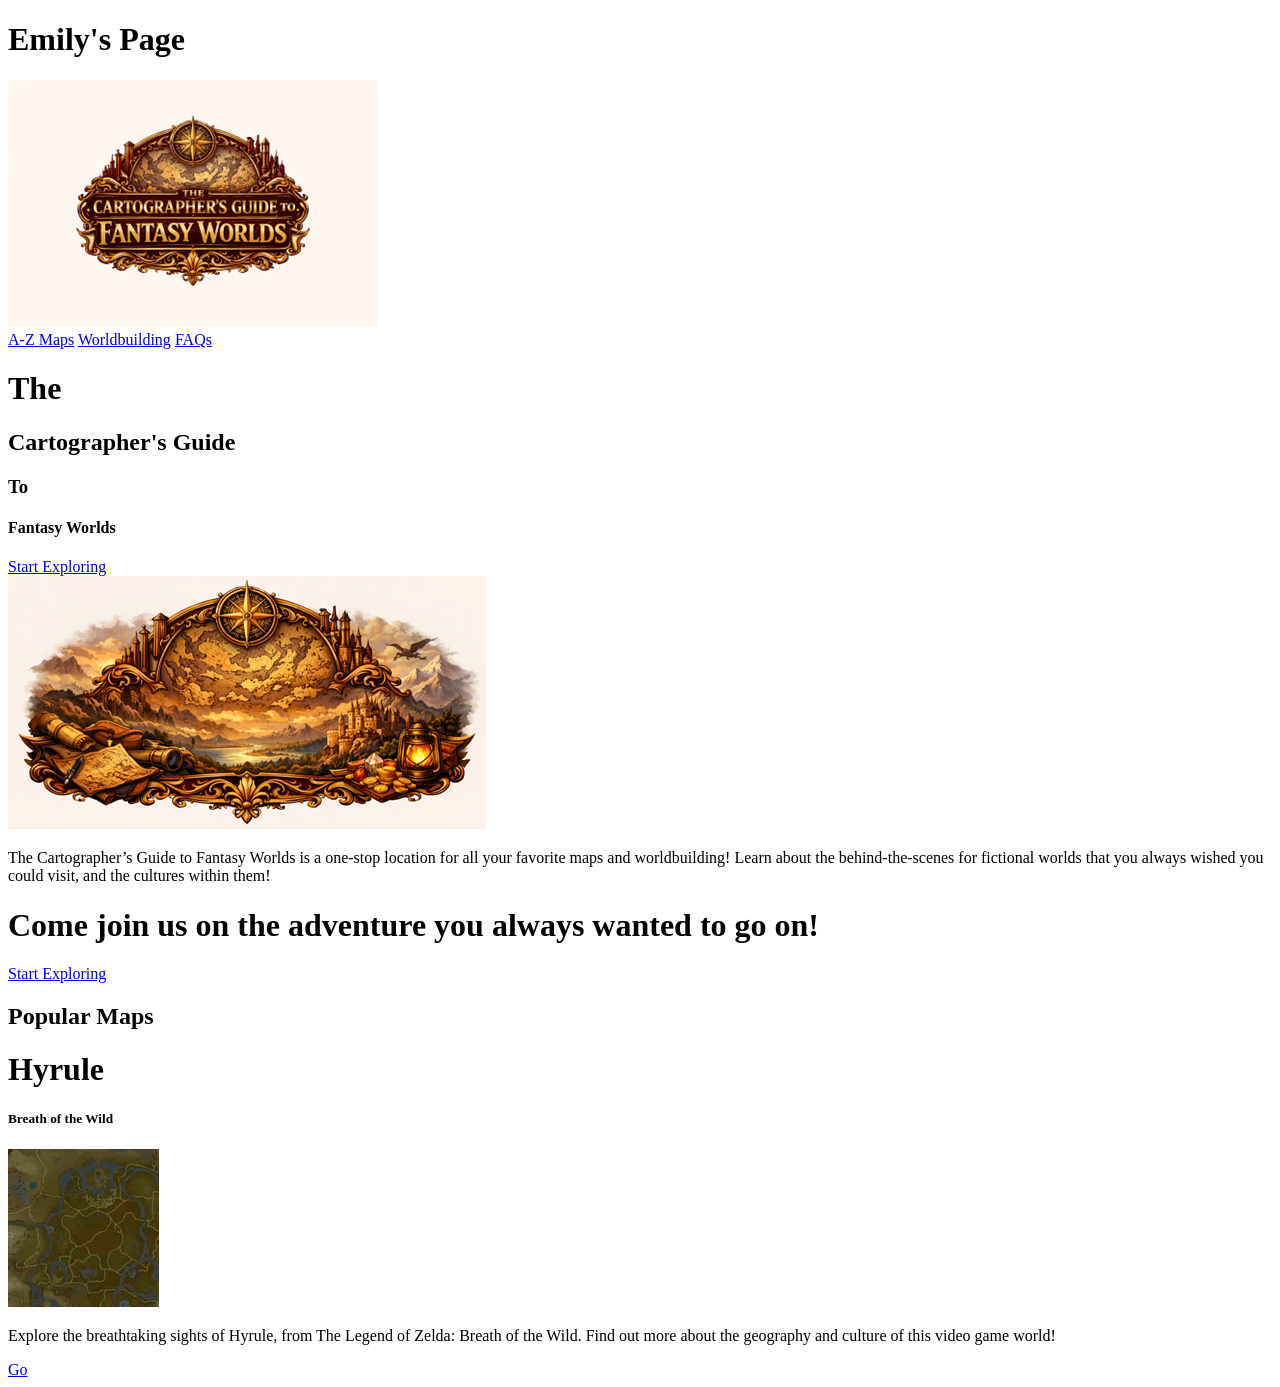
==== index.html @ be30d4ef "hyrul" ====
<!DOCTYPE html>
<html lang="en">
<head>
    <meta charset="UTF-8">
    <meta name="viewport" content="width=device-width, initial-scale=1.0">
    <title>Emily's Website</title>
</head>

    <h1>Emily's Page</h1>
<body>
    <header>
        <img src="images/Emilylogo.png" alt="logo">
        <nav>
            <a href="#">A-Z Maps</a>
            <a href="#">Worldbuilding</a>
            <a href="#">FAQs</a>
        </nav>
    </header>
    <div id="hero">
        <h1>The</h1>
        <h2>Cartographer's Guide</h2>
        <h3>To</h3>
        <h4>Fantasy Worlds</h4>
        <div id="button">
            <a href="#">Start Exploring</a>
        </div>
        <img src="images/Emilyh1.png" alt="Banner image">
    </div>
    <main>
        <div id="gen">
            <p>The Cartographer’s Guide to Fantasy Worlds is a one-stop location for all your favorite maps and worldbuilding! Learn about the behind-the-scenes for fictional worlds that you always wished you could visit, and the cultures within them!</p>
            <h1>Come join us on the adventure you always wanted to go on!</h1>
            <a href="#">Start Exploring</a>
        </div>
        <h2>Popular Maps</h2>
        <div id="hyrule">
            <h1>Hyrule</h1>
            <h5>Breath of the Wild</h5>
            <img src="images/Emilyh2.jpg" alt="map of hyrule">
            <p>Explore the breathtaking sights of Hyrule, from The Legend of Zelda: Breath of the Wild. Find out more about the geography and culture of this video game world!</p>
            <a href="page1.html">Go</a>
        </div>
        <div id="middle-earth"></div>
    </main>
</body>
</html>
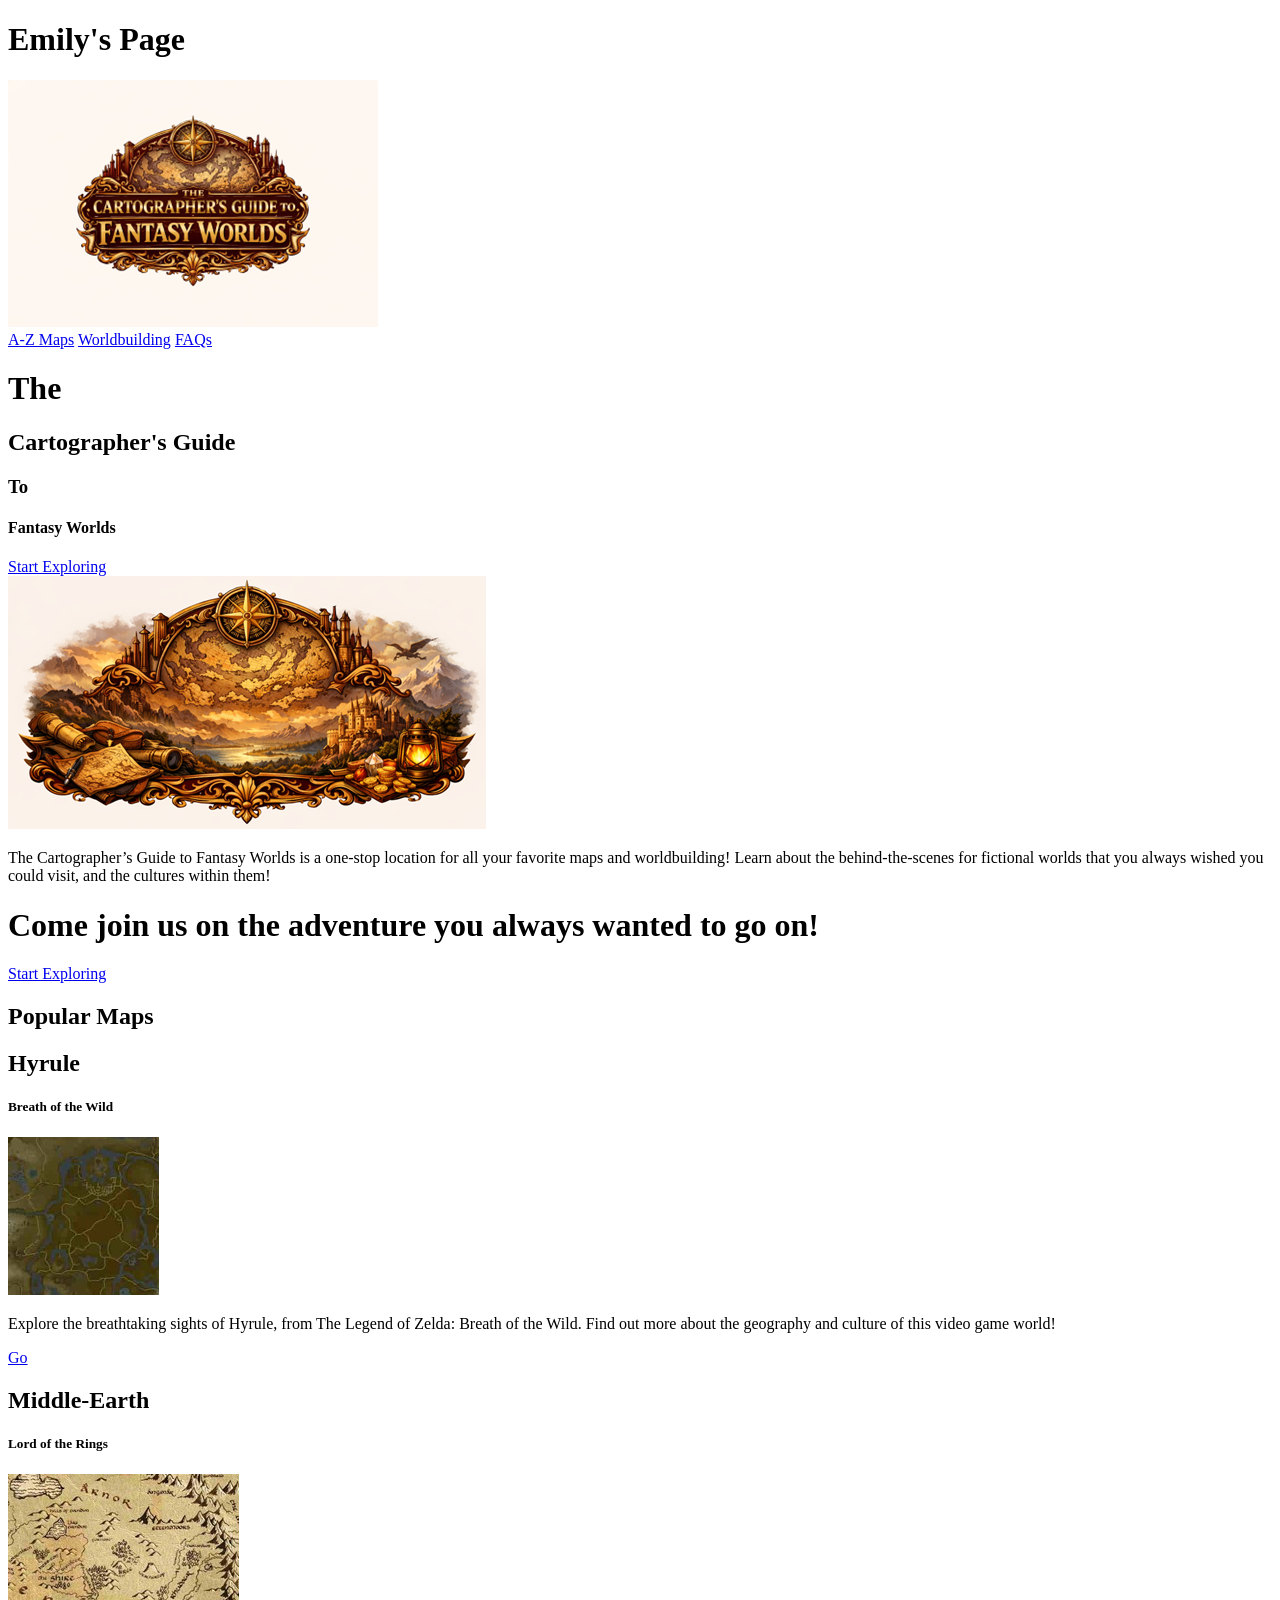
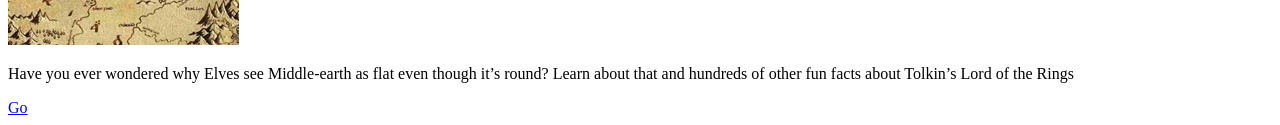
==== commit 30e8a6f6: "middle-earth" ====
--- a/index.html
+++ b/index.html
@@ -32,15 +32,24 @@
             <h1>Come join us on the adventure you always wanted to go on!</h1>
             <a href="#">Start Exploring</a>
         </div>
+
         <h2>Popular Maps</h2>
-        <div id="hyrule">
-            <h1>Hyrule</h1>
-            <h5>Breath of the Wild</h5>
-            <img src="images/Emilyh2.jpg" alt="map of hyrule">
-            <p>Explore the breathtaking sights of Hyrule, from The Legend of Zelda: Breath of the Wild. Find out more about the geography and culture of this video game world!</p>
-            <a href="page1.html">Go</a>
-        </div>
-        <div id="middle-earth"></div>
+        <section id="cards">
+            <div id="hyrule">
+                <h1>Hyrule</h1>
+                <h5>Breath of the Wild</h5>
+                <img src="images/Emilyh2.jpg" alt="map of hyrule">
+                <p>Explore the breathtaking sights of Hyrule, from The Legend of Zelda: Breath of the Wild. Find out more about the geography and culture of this video game world!</p>
+                <a href="page1.html">Go</a>
+            </div>
+            <div id="middle-earth">
+                <h1>Middle-Earth</h1>
+                <h5>Lord of the Rings</h5>
+                <img src="images/Emilyh3.jpg" alt="map of Middle-Earth">
+                <p>Have you ever wondered why Elves see Middle-earth as flat even though it’s round? Learn about that and hundreds of other fun facts about Tolkin’s Lord of the Rings</p>
+                <a href="page1.html">Go</a>
+            </div>
+        </section>
     </main>
 </body>
 </html>
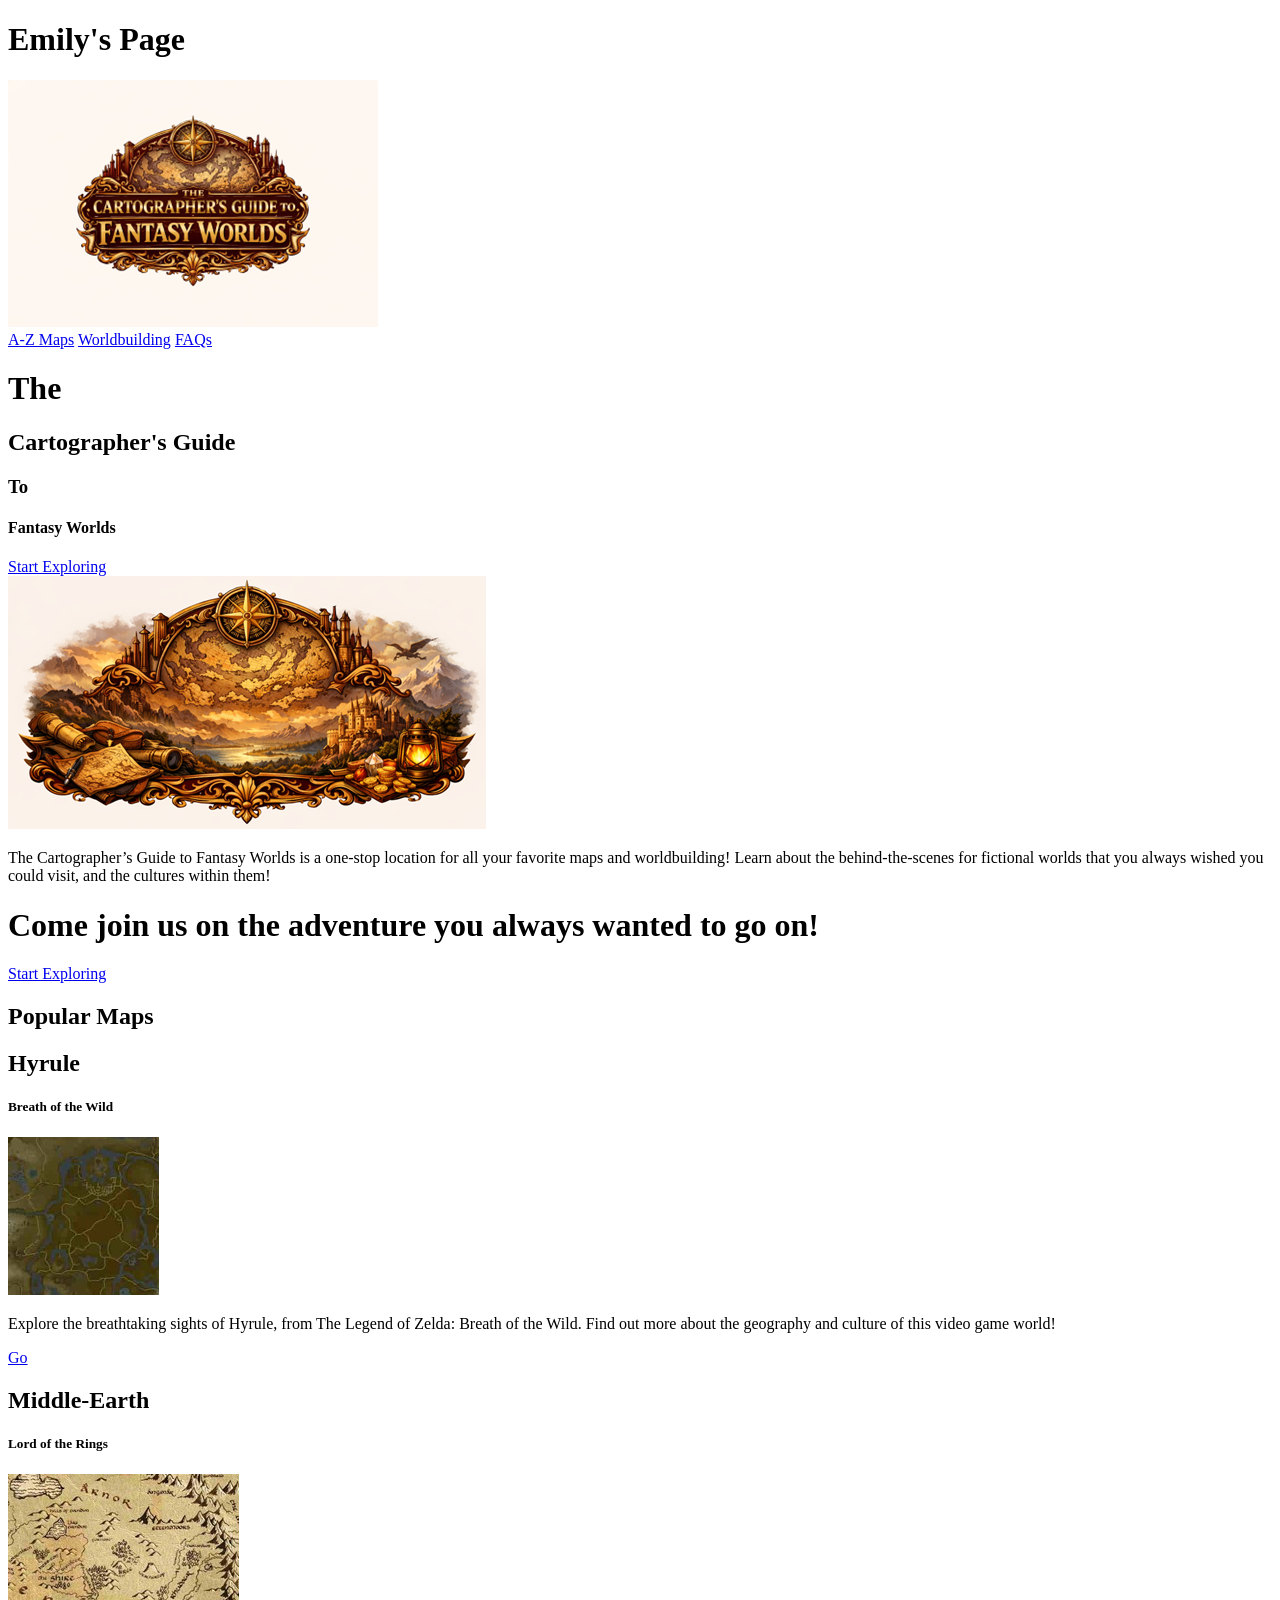
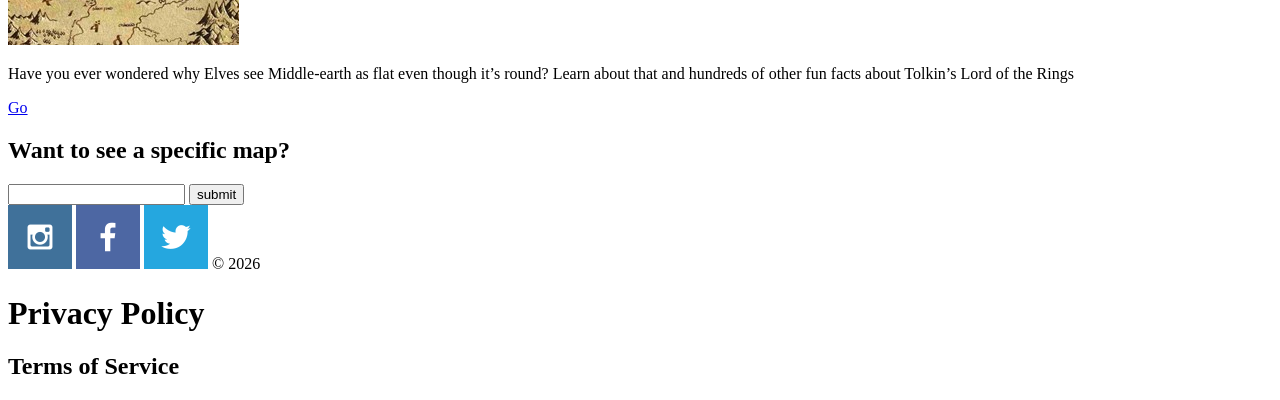
==== commit 0b250387: "footer" ====
--- a/index.html
+++ b/index.html
@@ -50,6 +50,22 @@
                 <a href="page1.html">Go</a>
             </div>
         </section>
+
+        <section id="box">
+            <h1>Want to see a specific map?</h1>
+            <form action="">
+                <input type="text" id="Maps" name="Maps">
+                <input type="submit" value="submit">
+            </form>
+        </section>
     </main>
+    <footer>
+        <img src="images/instgram.png" alt="instgram">
+        <img src="images/facebook.png" alt="facebook">
+        <img src="images/twitter.png" alt="twitter">
+        &copy; 2026
+        <h1>Privacy Policy</h1>
+        <h2>Terms of Service</h2>
+    </footer>
 </body>
 </html>
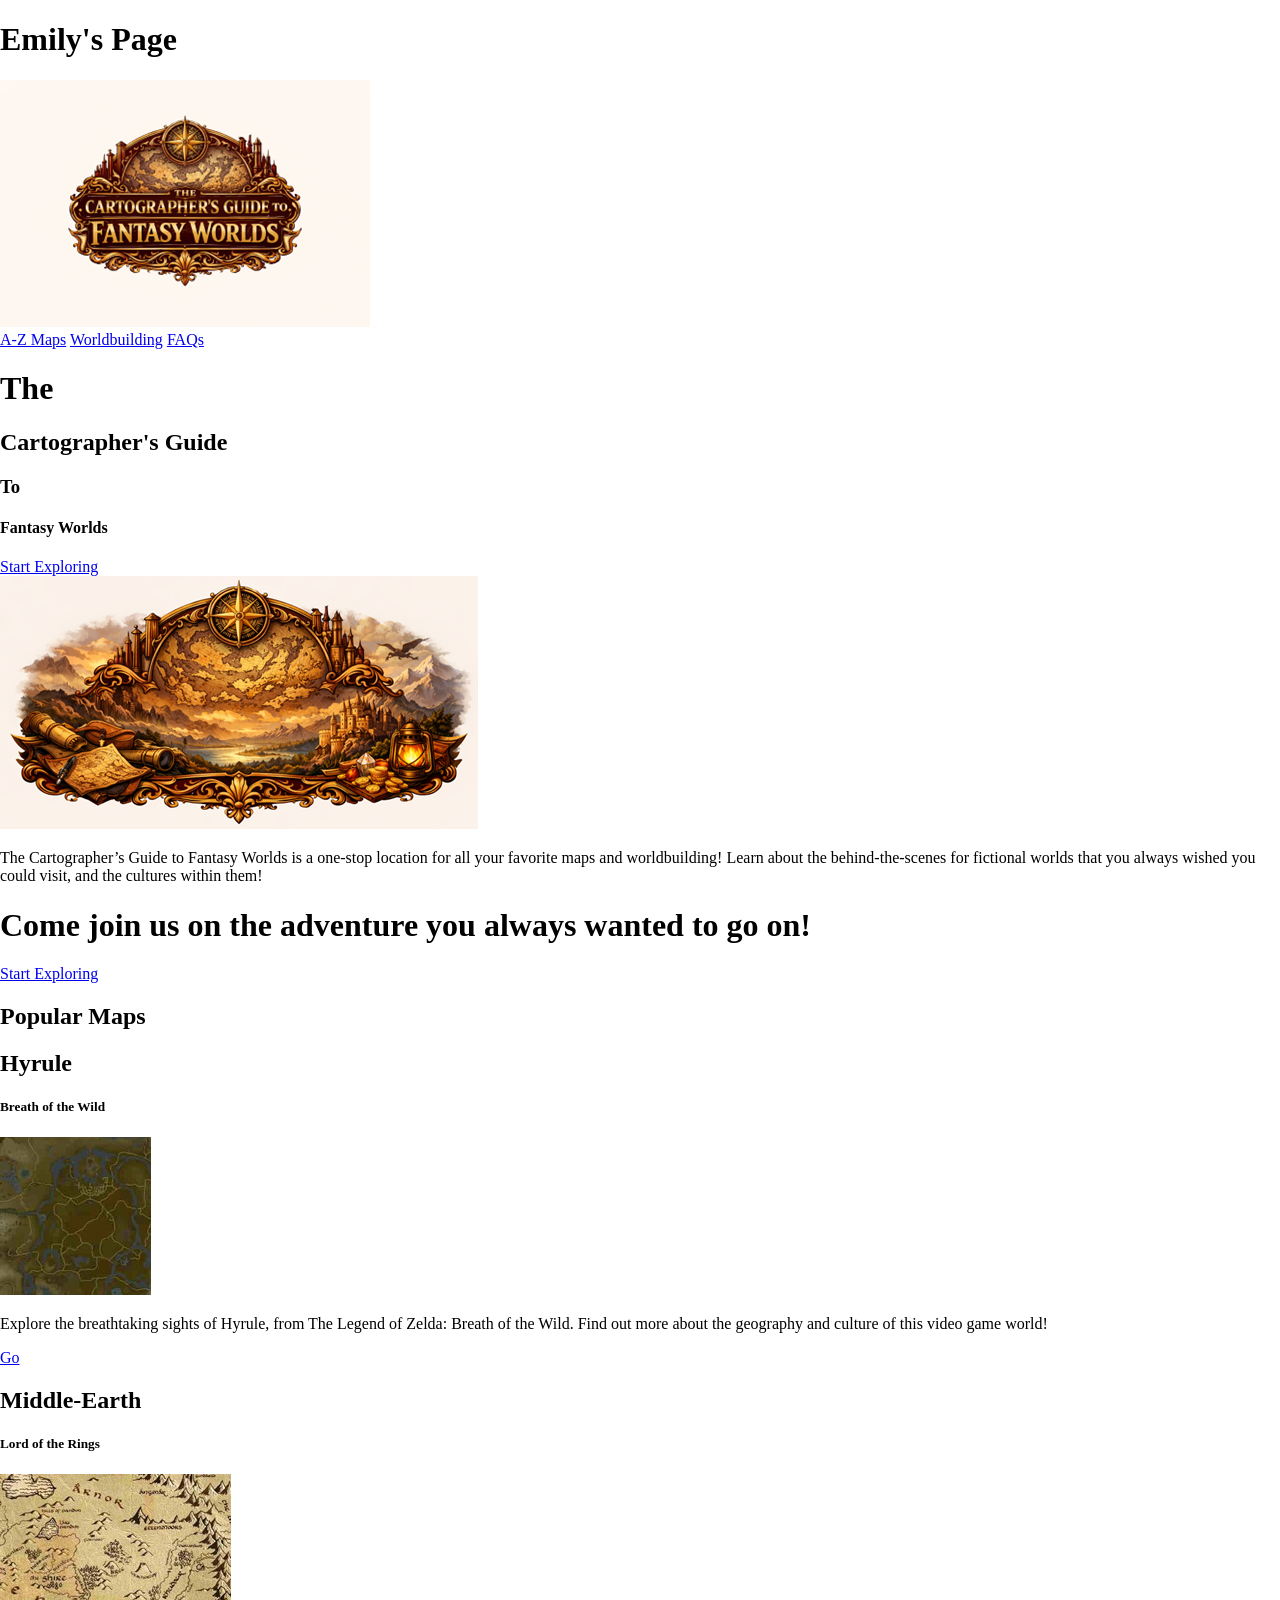
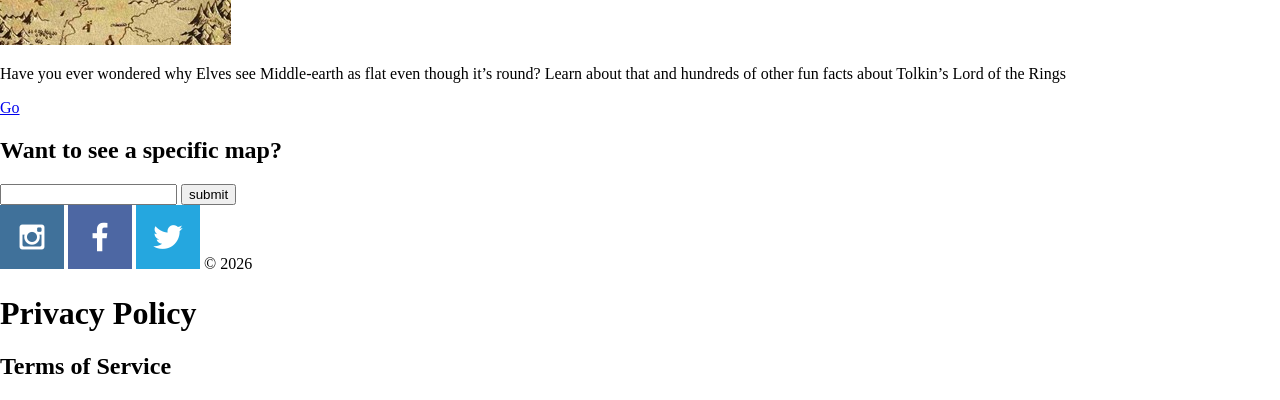
==== commit c76fbea0: "CSS Organization for the Future" ====
--- a/index.html
+++ b/index.html
@@ -4,6 +4,8 @@
     <meta charset="UTF-8">
     <meta name="viewport" content="width=device-width, initial-scale=1.0">
     <title>Emily's Website</title>
+    <link rel="stylesheet" href="styles/main.css">
+    <link rel="stylesheet" href="styles/global.css">
 </head>
 
     <h1>Emily's Page</h1>
@@ -40,14 +42,14 @@
                 <h5>Breath of the Wild</h5>
                 <img src="images/Emilyh2.jpg" alt="map of hyrule">
                 <p>Explore the breathtaking sights of Hyrule, from The Legend of Zelda: Breath of the Wild. Find out more about the geography and culture of this video game world!</p>
-                <a href="page1.html">Go</a>
+                <a href="hyrule.html">Go</a>
             </div>
             <div id="middle-earth">
                 <h1>Middle-Earth</h1>
                 <h5>Lord of the Rings</h5>
                 <img src="images/Emilyh3.jpg" alt="map of Middle-Earth">
                 <p>Have you ever wondered why Elves see Middle-earth as flat even though it’s round? Learn about that and hundreds of other fun facts about Tolkin’s Lord of the Rings</p>
-                <a href="page1.html">Go</a>
+                <a href="middleearth.html">Go</a>
             </div>
         </section>
 
--- a/styles/main.css
+++ b/styles/main.css
@@ -0,0 +1 @@
+/* This is for CSS exclusive to the main page */
--- a/styles/global.css
+++ b/styles/global.css
@@ -0,0 +1,10 @@
+/* CSS for all pages will go here, such as fonts, header styles and footer styles */
+
+body {
+    margin: 0px;
+    padding: 0px;
+}
+
+.header {
+    width: 100%;
+}
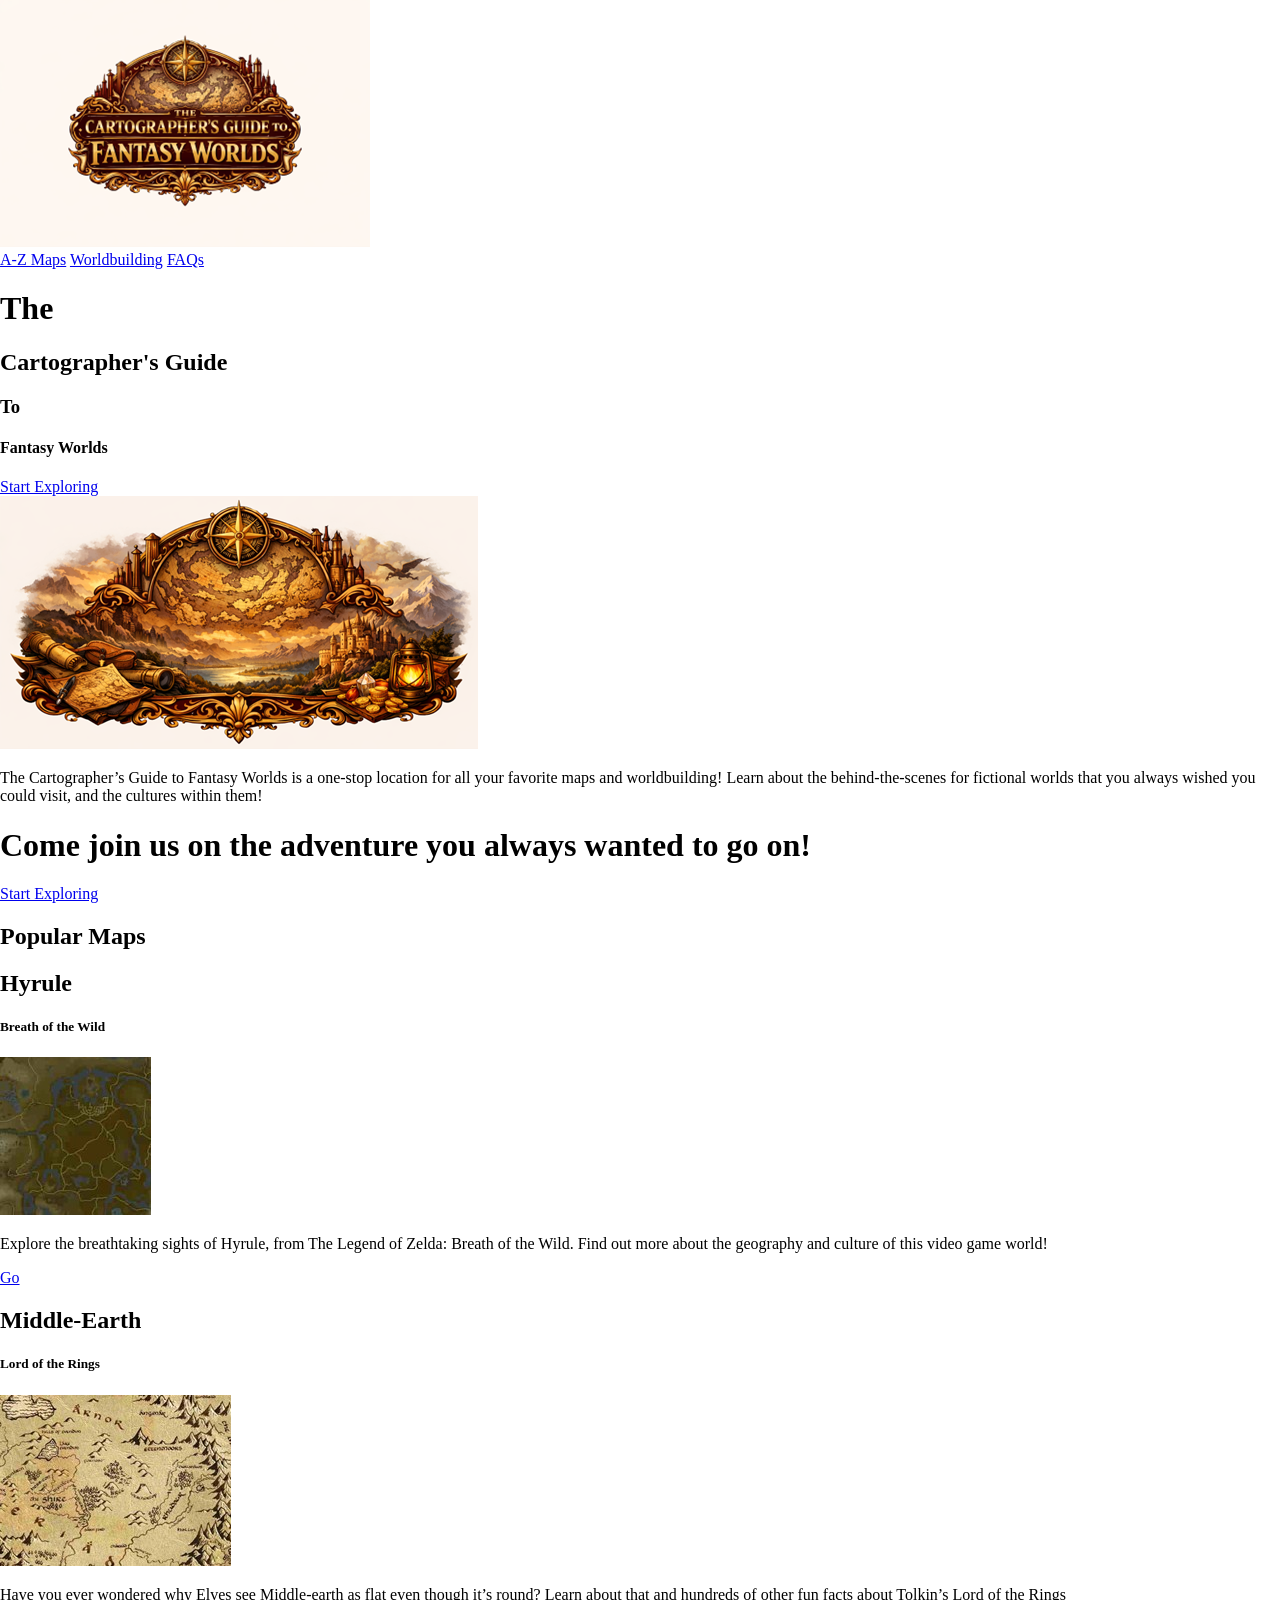
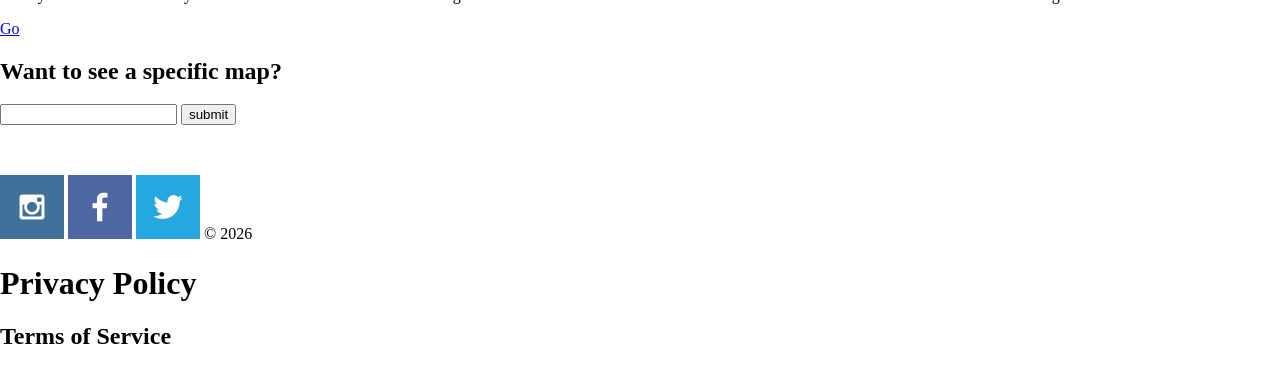
==== commit 0ea77fc6: "fonts" ====
--- a/index.html
+++ b/index.html
@@ -4,11 +4,10 @@
     <meta charset="UTF-8">
     <meta name="viewport" content="width=device-width, initial-scale=1.0">
     <title>Emily's Website</title>
+    <link rel="stylesheet" href="styles/global.css">
     <link rel="stylesheet" href="styles/main.css">
-    <link rel="stylesheet" href="styles/global.css">
 </head>
 
-    <h1>Emily's Page</h1>
 <body>
     <header>
         <img src="images/Emilylogo.png" alt="logo">
--- a/styles/global.css
+++ b/styles/global.css
@@ -5,6 +5,15 @@
     padding: 0px;
 }
 
-.header {
+header {
     width: 100%;
+}
+
+footer {
+    padding-top: 50px;
+}
+
+:root {
+    --heading-font: Trajan;
+    --paragraph-font: Roboto;
 }
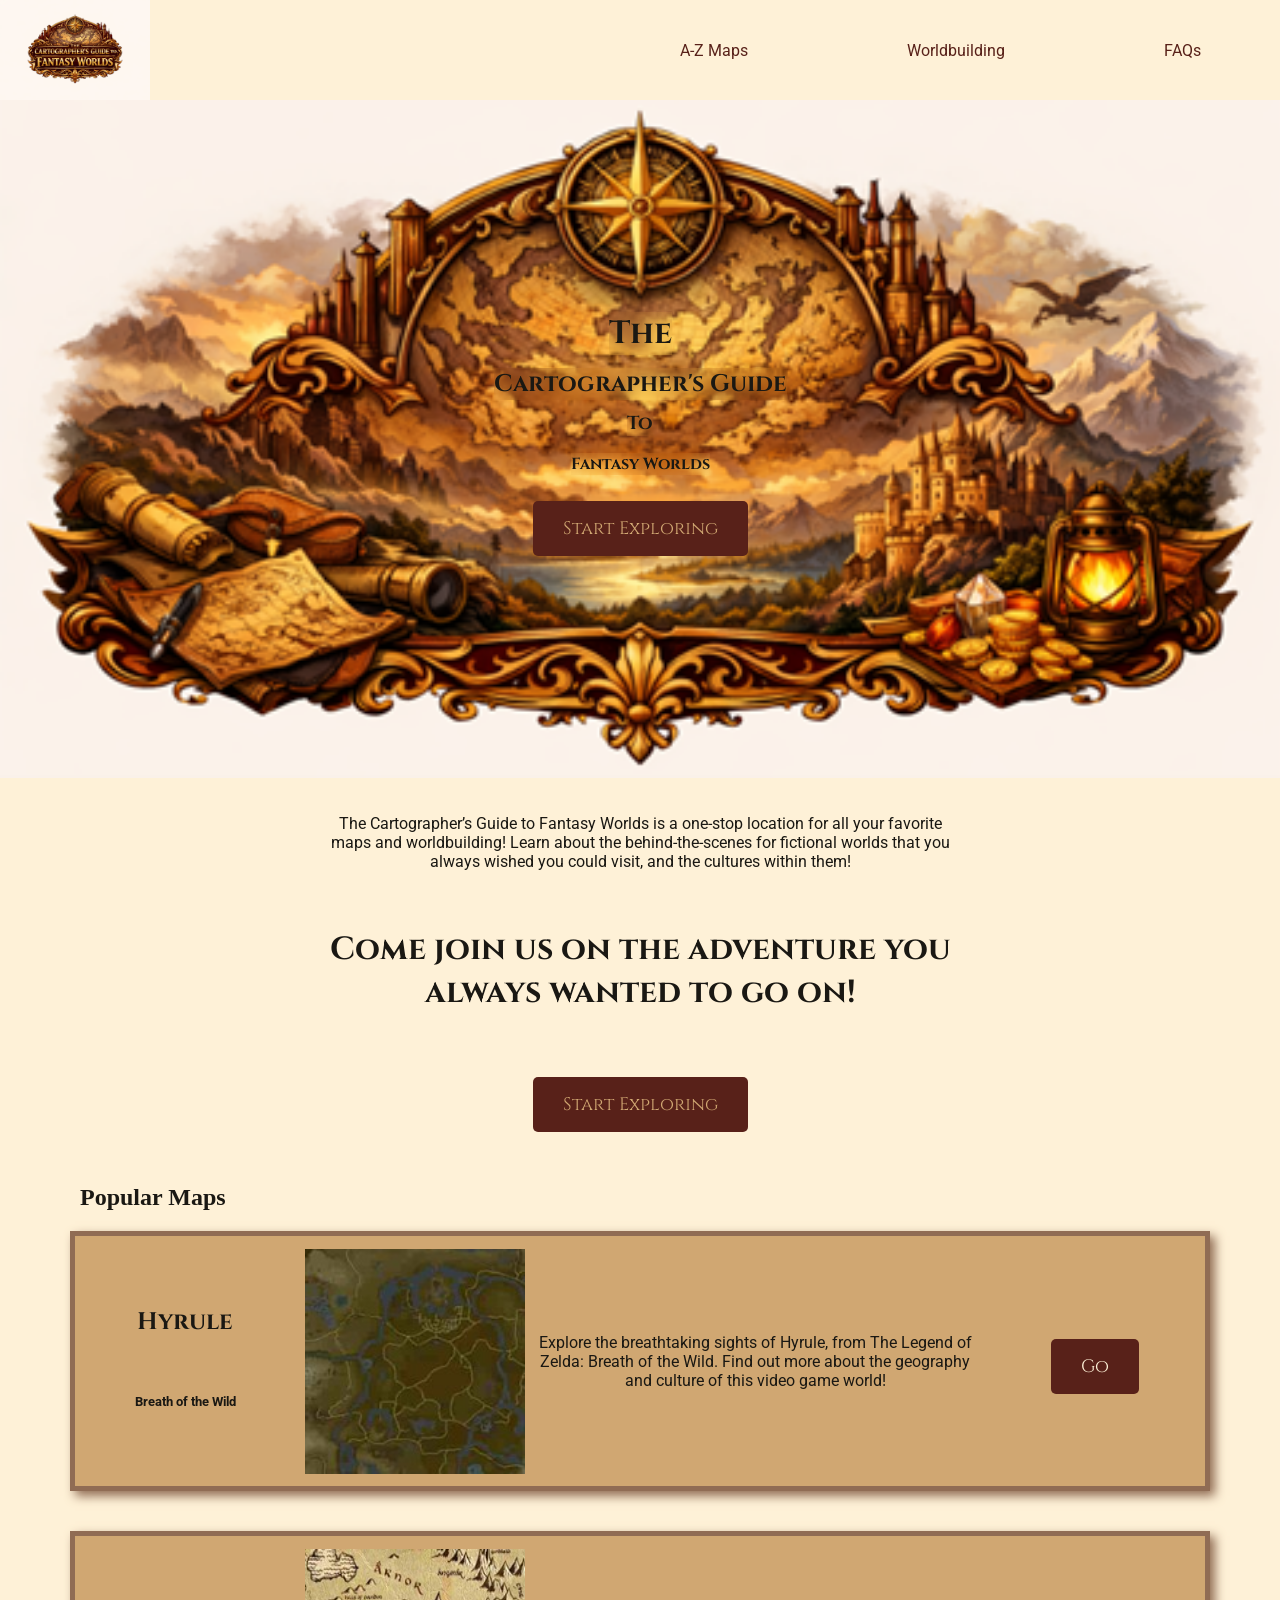
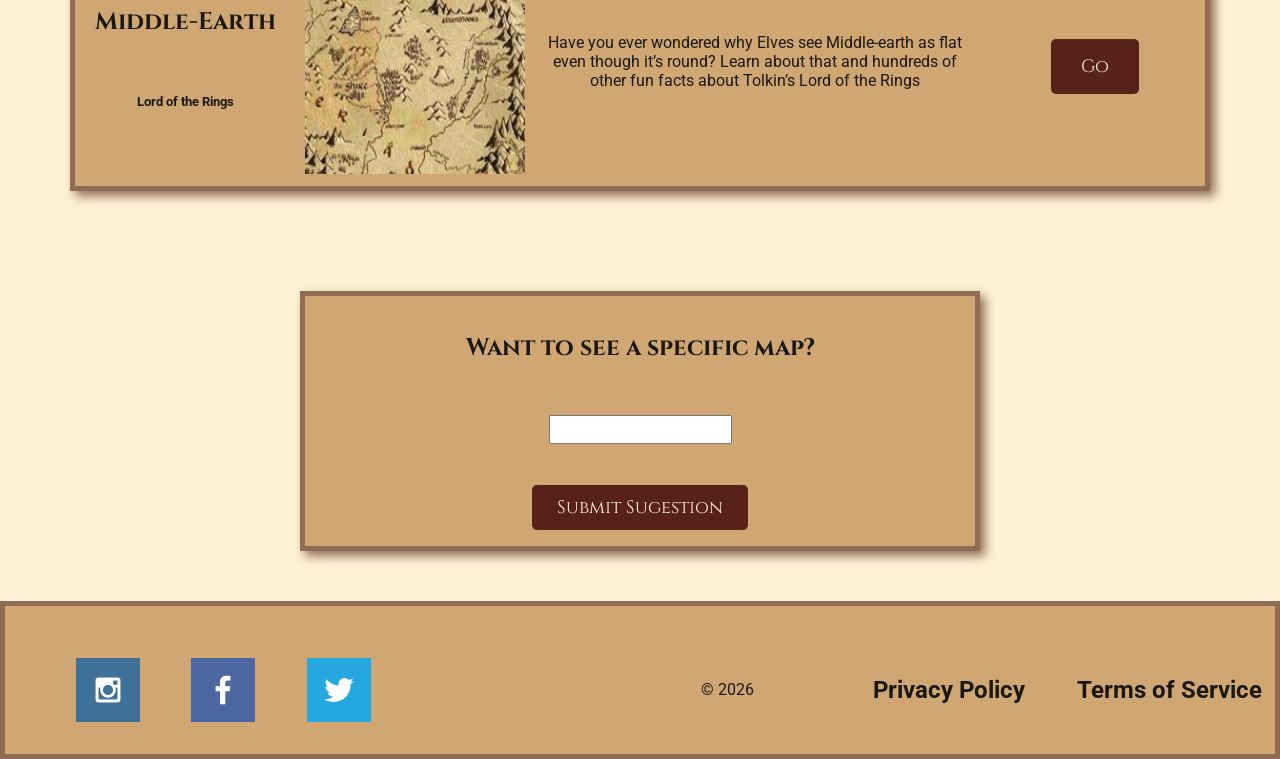
==== commit bf23eaa3: "homepage css" ====
--- a/index.html
+++ b/index.html
@@ -55,17 +55,18 @@
         <section id="box">
             <h1>Want to see a specific map?</h1>
             <form action="">
-                <input type="text" id="Maps" name="Maps">
-                <input type="submit" value="submit">
+                <input type="text" id="Maps" name="Maps">  
             </form>
+            <a href="#">Submit Sugestion</a>
         </section>
     </main>
     <footer>
         <img src="images/instgram.png" alt="instgram">
         <img src="images/facebook.png" alt="facebook">
         <img src="images/twitter.png" alt="twitter">
+        <div id="blank"></div>
         &copy; 2026
-        <h1>Privacy Policy</h1>
+        <h2>Privacy Policy</h1>
         <h2>Terms of Service</h2>
     </footer>
 </body>
--- a/styles/global.css
+++ b/styles/global.css
@@ -1,4 +1,5 @@
 /* CSS for all pages will go here, such as fonts, header styles and footer styles */
+@import url('https://fonts.googleapis.com/css2?family=Cinzel:wght@400..900&family=Roboto:ital,wght@0,100..900;1,100..900&display=swap');
 
 body {
     margin: 0px;
@@ -14,6 +15,12 @@
 }
 
 :root {
-    --heading-font: Trajan;
-    --paragraph-font: Roboto;
+    --heading-font: "Cinzel";
+    --paragraph-font: "Roboto";
+
+    --primary-color: #FEF1D7;
+    --secondary-color: #582119 ;
+    --accent1-color: #1A1813;
+    --accent2-color: #906C54;
+    --accent3-color: #D0A772;
 }
--- a/styles/main.css
+++ b/styles/main.css
@@ -1 +1,323 @@
-/* This is for CSS exclusive to the main page */+/* This is for CSS exclusive to the main page */
+
+
+
+header {
+    display: grid;
+    grid-template-columns: 600px 1fr;
+    max-width: 100%;
+    background-color: #FEF1D7;
+}
+
+header img {
+    width: 150px;
+}
+
+header nav {
+    display: flex;
+    justify-content: space-around;
+    align-items: center;
+    flex-wrap: wrap;
+}
+
+nav a {
+    text-decoration: none;
+    color: #582119;
+    font-family: var(--paragraph-font);
+}
+
+nav a:hover {
+    color: #1A1813;
+}
+
+#hero {
+    justify-items: center;
+    align-items: center;
+    display: grid;
+    grid-template-columns: 1fr 3fr 1fr;
+    grid-template-rows: 2fr 50px 50px 30px 50px 80px 2fr;
+    max-width: 100%;
+    color: #1A1813;
+}
+
+#hero img {
+    width: 100%;
+    grid-column: 1/4;
+    grid-row: 1/8;
+    z-index: -1;
+}
+
+#hero h1 {
+    grid-column: 2/3;
+    grid-row: 2/3;
+    backdrop-filter: blur(8px);
+    font-family: var(--heading-font);
+}
+
+#hero h2 {
+    grid-column: 2/3;
+    grid-row: 3/4;
+    backdrop-filter: blur(8px);
+    font-family: var(--heading-font);
+}
+
+#hero h3 {
+    grid-column: 2/3;
+    grid-row: 4/5;
+    backdrop-filter: blur(8px);
+    font-family: var(--heading-font);
+}
+
+#hero h4 {
+    grid-column: 2/3;
+    grid-row: 5/6;
+    backdrop-filter: blur(8px);
+    font-family: var(--heading-font);
+}
+
+#hero #button{
+    grid-column: 2/3;
+    grid-row: 6/7;
+    font-family: var(--heading-font);
+}
+
+#hero #button a {
+    text-decoration: none;
+    color: #D0A772;
+    background-color: #582119;
+    font-size: 18px;
+    padding: 15px 30px;
+    margin-top: 10px;
+    border-radius: 5px;
+}
+
+#hero #button a:hover {
+    color: #582119;
+    background-color: #D0A772;
+    transition: transform .5s;
+    box-shadow: 5px 5px 10px #582119;
+}
+
+body {
+    background-color: #FEF1D7;
+    color:#1A1813;
+}
+
+#gen {
+    display: grid;
+    grid-template-columns: 1fr 2fr 1fr;
+    grid-template-rows: 1fr 1fr 1fr;
+    justify-items: center;
+    align-items: center;
+    text-align: center;
+}
+
+#gen p {
+    grid-column: 2/3;
+    font-family: var(--paragraph-font);
+}
+
+#gen h1 {
+    grid-column: 2/3;
+    grid-row: 2/3;
+    font-family: var(--heading-font);
+}
+
+#gen a {
+    grid-column: 2/3;
+    grid-row: 3/4;
+    text-decoration: none;
+    color: #D0A772;
+    background-color: #582119;
+    font-size: 18px;
+    padding: 15px 30px;
+    margin-top: 10px;
+    border-radius: 5px;
+    font-family: var(--heading-font);
+}
+
+#gen a:hover {
+    color: #582119;
+    background-color: #D0A772;
+    transition: transform .5s;
+    box-shadow: 5px 5px 10px #582119;
+}
+
+main h2 {
+    margin-left: 80px;
+}
+
+#cards {
+    margin-left: 70px;
+    margin-right: 70px;
+    display: grid;
+    grid-template-rows: 1fr 1fr;
+    gap: 40px;
+}
+
+#hyrule {
+    border: 5px solid #906C54;
+    display: grid;
+    grid-template-columns: 1fr 1fr 2fr 1fr;
+    grid-template-rows: 1fr 1fr;
+    justify-items: center;
+    align-items: center;
+    gap: 10px;
+    height: 250px;
+    background-color: #D0A772;
+    transition: transform .5s;
+    box-shadow: 5px 5px 10px #906C54;
+}
+
+#hyrule h1 {
+    padding-top: 50px;
+    font-family: var(--heading-font);
+}
+
+#hyrule h5 {
+    grid-column: 1/2;
+    grid-row: 2/3;
+    padding-bottom: 50px;
+    font-family: var(--paragraph-font);
+}
+
+#hyrule img {
+    grid-row: 1/3;
+    width: 100%;
+    height: 90%;
+}
+
+#hyrule p {
+    grid-row: 1/3;
+    text-align: center;
+    font-family: var(--paragraph-font);
+}
+
+#hyrule a {
+    grid-row: 1/3;
+    text-decoration: none;
+    color: #FEF1D7;
+    background-color: #582119;
+    font-size: 18px;
+    padding: 15px 30px;
+    margin-top: 10px;
+    border-radius: 5px;
+    font-family: var(--heading-font);
+}
+
+#hyrule a:hover {
+    color: #582119;
+    background-color: #FEF1D7;
+    transition: transform .5s;
+    box-shadow: 5px 5px 10px #582119;
+}
+
+#middle-earth {
+    border: 5px solid #906C54;
+    display: grid;
+    grid-template-columns: 1fr 1fr 2fr 1fr;
+    grid-template-rows: 1fr 1fr;
+    justify-items: center;
+    align-items: center;
+    gap: 10px;
+    height: 250px;
+    background-color: #D0A772;
+    transition: transform .5s;
+    box-shadow: 5px 5px 10px #906C54;
+}
+
+#middle-earth h1 {
+    padding-top: 50px;
+    font-family: var(--heading-font);
+}
+
+#middle-earth h5 {
+    grid-column: 1/2;
+    grid-row: 2/3;
+    padding-bottom: 50px;
+    font-family: var(--paragraph-font);
+}
+
+#middle-earth img {
+    grid-row: 1/3;
+    width: 100%;
+    height: 90%;
+}
+
+#middle-earth p {
+    grid-row: 1/3;
+    text-align: center;
+    font-family: var(--paragraph-font);
+}
+
+#middle-earth a {
+    grid-row: 1/3;
+    text-decoration: none;
+    color: #FEF1D7;
+    background-color: #582119;
+    font-size: 18px;
+    padding: 15px 30px;
+    margin-top: 10px;
+    border-radius: 5px;
+    font-family: var(--heading-font);
+}
+
+#middle-earth a:hover {
+    color: #582119;
+    background-color: #FEF1D7;
+    transition: transform .5s;
+    box-shadow: 5px 5px 10px #582119;
+}
+
+#box {
+    border: 5px solid #906C54;
+    height: 250px;
+    margin-left: 300px;
+    margin-right: 300px;
+    margin-top: 100px;
+    margin-bottom: 50px;
+    background-color: #D0A772;
+    transition: transform .5s;
+    box-shadow: 5px 5px 10px #906C54;
+    display: grid;
+    grid-row: 1fr 1fr;
+    justify-items: center;
+    align-items: center;
+    font-family: var(--heading-font);
+}
+
+#Maps {
+    padding: 5px;
+}
+
+#box a {
+    text-decoration: none;
+    color: #FEF1D7;
+    background-color: #582119;
+    font-size: 18px;
+    padding: 10px 25px;
+    margin-top: 10px;
+    border-radius: 5px;
+}
+
+#box a:hover {
+    color: #582119;
+    background-color: #FEF1D7;
+    transition: transform .5s;
+    box-shadow: 5px 5px 10px #582119;
+}
+
+footer {
+    border: 5px solid #906C54;
+    background-color: #D0A772;
+    max-width: 100%;
+    display: grid;
+    grid-template-columns: 1fr 1fr 1fr 2fr 2fr 2fr 2fr;
+    gap: 10px;
+    justify-items: center;
+    align-items: center;
+    padding-bottom: 30px;
+    padding-left: 50px;
+    font-family: var(--paragraph-font);
+}
+
